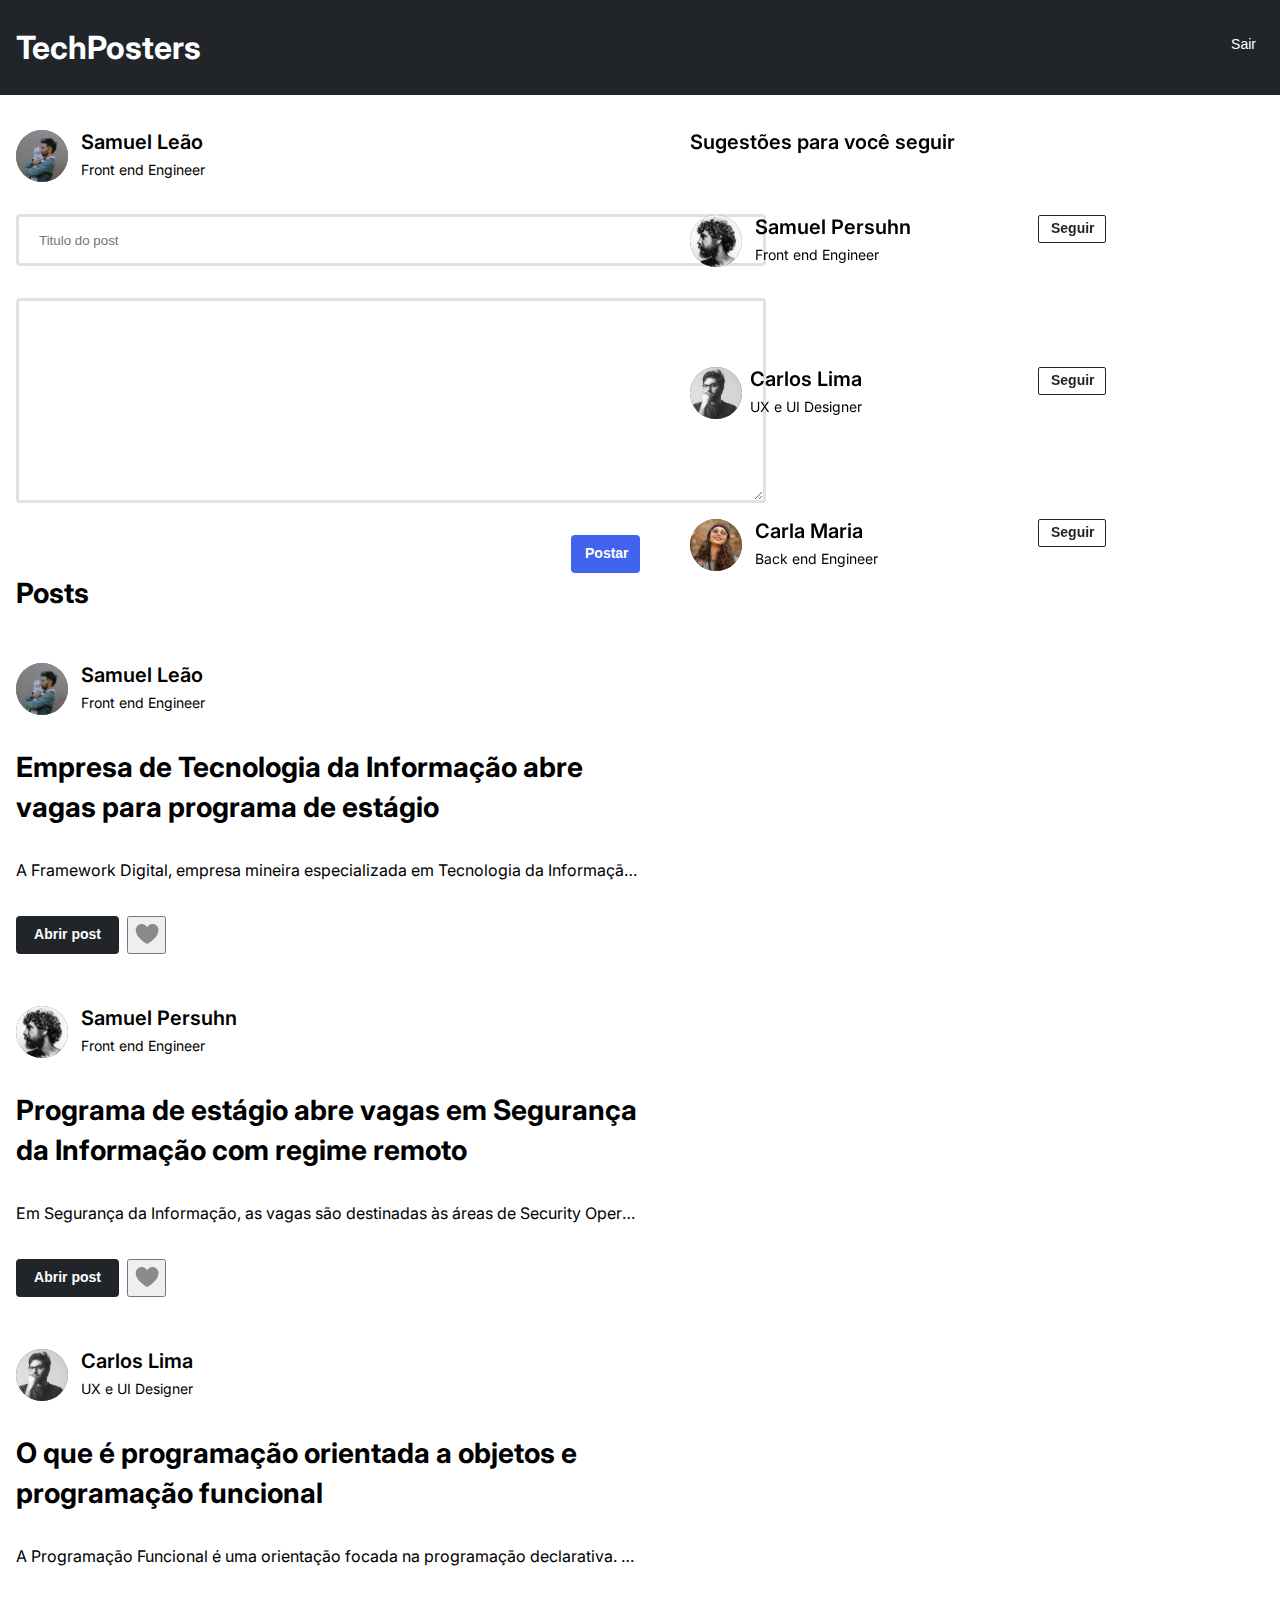
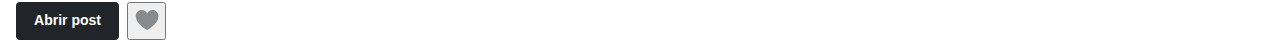
==== index.html @ f6815e7c "Colocando o index.html na raiz e ajeitando os caminhos" ====
<!DOCTYPE html>
<html lang="pt-br">
<head>
  <meta charset="UTF-8" />
  <meta http-equiv="X-UA-Compatible" content="IE=edge" />
  <meta name="viewport" content="width=device-width, initial-scale=1.0" />
  <link rel="stylesheet" href="./styles/globalStyles.css"/>
  <link rel="stylesheet" href="./styles/navbar.css">
  <link rel="stylesheet" href="./styles/borders.css">
  <link rel="stylesheet" href="./styles/buttons.css">
  <link rel="stylesheet" href="./styles/colors.css">
  <link rel="stylesheet" href="./styles/inputs.css">
  <link rel="stylesheet" href="./styles/modal.css"> 
  <link rel="stylesheet" href="./styles/text.css">
  <link rel="stylesheet" href="./styles/spacing.css">
  <link rel="stylesheet" href="./styles/positions.css">
  <link rel="stylesheet" href="./styles/sizes.css">
  <link rel="stylesheet" href="./styles/display.css">
  <link rel="stylesheet" href="./pages/home/style.css"/>

  <title>TechPosters - Home</title>
</head>
<body>
    <header class="navbar position__fixed">
      <nav class="container navbar-items">
          <h1 class="white">TechPosters</h1>
          <button class="navbar-link">Sair</button>
      </nav>
    </header>
  <main id="parentModal" class="mt__header container">
        <div class="flex__row mt gap-4 main__mobile">
            <section class="flex__column gap-1 half ">
                <div class="flex__row gap-2">
                    <img class="img__formatting" src="../../assets/img/user1.svg" alt="">
                    <div class="flex__column gap-3">
                        <p class="title-2">Samuel Leão</p>
                        <p class="text-2">Front end Engineer</p>
                    </div>
                </div>
                <form class="flex__column gap-1">
                    <input class="input outline__none border__radius-1 border size__width-1" type="text" placeholder="Titulo do post">
                    <label hidden for="postComment"></label>
                    <textarea class="textarea outline__none border__radius-1 border size__width-1" name="postComment"></textarea>
                    <button class="button border__radius-1 border-2 button__primary button__post">Postar</button>
                </form>
            </section>
            <aside class="flex__column half gap-1 position__fixed-2 justify__between">
                <h2 class="title-2 mb-2">Sugestões para você seguir</h2>
                <ul class="follower__mobile">
                    <li class="followers__users flex__row mb justify__between aside__li">
                        <div class="flex__row gap-2">
                            <img class="img__formatting" src="../../assets/img/user2.svg" alt="">
                            <div class="flex__column gap-3">
                                <p class="title-2">Samuel Persuhn</p>
                                <p class="text-2">Front end Engineer</p>
                            </div>
                        </div>
                        <button class="button_follower button border__radius-1 border-2 button__outline">Seguir</button>
                    </li>
                    <li class=" followers__users flex__row mb justify__between aside__li">
                        <div class="flex__row gap-3">
                            <img class="img__formatting" src="../../assets/img/user3.svg" alt="">
                            <div class="flex__column gap-3">
                                <p class="title-2">Carlos Lima</p>
                                <p class="text-2">UX e UI Designer</p>
                            </div>
                        </div>
                        <button class="button_follower button border__radius-1 border-2 button__outline">Seguir</button>
                    </li>
                    <li class="followers__users flex__row mb justify__between aside__li">
                        <div class="flex__row gap-2">
                            <img class="img__formatting" src="../../assets/img/user4.svg" alt="">
                            <div class="flex__column gap-3">
                                <p class="title-2">Carla Maria</p>
                                <p class="text-2">Back end Engineer</p>
                            </div>
                        </div>
                        <button class="button_follower button border__radius-1 border-2 button__outline">Seguir</button>
                    </li>
                </ul>
            </aside>
        </div>
      <section class="half position__post__mobile">
          <h2 class="title-1 mb-3">Posts</h2>
          <ul id="posts" class="flex__column gap-5">
              <!-- <li class="flex__column gap-1">
                  <div class="flex__row gap-2">
                      <img class="img__formatting" src="../../assets/img/user5.svg" alt="">
                      <div class="flex__column gap-3">
                        <p class="title-2">Júlia Martins</p>
                        <p class="text-2">Devop's</p>
                      </div>
                  </div>
                  <div class="post__fullComment">
                      <h2 class="title-1 mb-2">
                        Empresa de Tecnologia da Informação abre vagas para programa de estágio
                      </h2>
                      <p class="text-1">
                        A Framework Digital, empresa mineira especializada em Tecnologia da Informação, irá iniciar o seu sexto programa de estágio, com o prazo de inscrições entre os dias 08 e 28 de agosto. O programa é conhecido como Framework Padawans, com inspiração nos filmes Star Wars. Nas histórias, os iniciantes fazem treinamentos para se tornar cavaleiros Jedi, que compõem o lado bom da força.
                      </p>
                  </div>
                  <div class="flex__row align__center">
                      <button id="OpeningModal" class="button border__radius-1 border-2 button__grey">Abrir post</button>
                      <button class="ml-2 button__like"><img src="../../assets/img/Vector.svg"></button>
                  </div>
              </li>
              <li class="flex__column gap-1">
                  <div class="flex__row gap-2">
                      <img class="img__formatting" src="../../assets/img/user7.svg" alt="">
                      <div class="flex__column gap-3">
                        <p class="title-2">Filipe Gutierry</p>
                        <p class="text-2">Back end Engineer</p>
                      </div>
                  </div>
                  <div class="post__fullComment">
                      <h2 class="title-1 mb-2">
                        Programa de estágio abre vagas em Segurança da Informação com regime remoto
                      </h2>
                      <p class="text-1">
                        Em Segurança da Informação, as vagas são destinadas às áreas de Security Operations Center (SOC), Administração de Dispositivos de Segurança (ADS), Resposta a Incidentes (RI), Segurança e Privacidade e Consultoria Técnica. O candidato interessado deverá estar matriculado em um curso superior em Ciência da Computação, Segurança da Informação, Tecnologia da Informação e afins, com previsão de conclusão do curso de fevereiro de 2023 a fevereiro de 2025.
                      </p>
                  </div>
                  <div class="flex__row align__center">
                      <button class="button border__radius-1 border-2 button__grey">Abrir post</button>
                      <button class="ml-2 button__like"><img src="../../assets/img/Vector.svg"></button>
                  </div>
              </li>
              <li class="flex__column gap-1">
                  <div class="flex__row gap-2">
                      <img class="img__formatting" src="../../assets/img/user6.svg" alt="">
                      <div class="flex__column gap-3"> 
                        <p class="title-2">Joana Silva</p>
                        <p class="text-2">Front end Engineer</p>
                      </div>
                  </div>
                    <div class="post__fullComment">
                        <h2 class="title-1 mb-2">
                            O que é programação orientada a objetos e programação funcional
                        </h2>
                        <p class="text-1">
                            A Programação Funcional é uma orientação focada na programação declarativa. Conhecendo mais a programação funcional a partir de códigos podemos nos deparar de primeira com o conceito mais central da programação funcional, que é o conceito de funções puras, isso significa que o retorno de uma função deve depender apenas dos seus parâmetros de entrada. Com classes podemos editar os valores das propriedades dos objetos criados ou ainda criar métodos para essas propriedades, ainda por cima podemos definir se vão ser públicos (vão para o objeto) ou estáticos (não são instanciados, ou seja, não vão para o objeto), e isso tem seu lado bom e ruim.
                        </p>
                    </div>
                    <div class="flex__row align__center">
                        <button class="button border__radius-1 border-2 button__grey">Abrir post</button>
                        <button class="ml-2 button__like"><img src="../../assets/img/Vector.svg"></button>
                    </div>
              </li> -->
          </ul>
      </section>
  </main>
</body>
    <script src="./script/database/users.js"></script>
    <script src="./script/database/posts.js"></script>
    <script src="./script/database/sugestUsers.js"></script>
    <script src="./pages/home/index.js"></script>
</html>
---- styles/globalStyles.css ----
@import url('https://fonts.googleapis.com/css2?family=Inter:wght@400;500;600;700&display=swap');

* {
    margin: 0;
    padding: 0;
    box-sizing: border-box;
}

:root{

    --primary-color:#4263EB;
    --secondary-color:#364FC7;
    --tertiary-color:#D7443E;

    --gray-1:#0A0C0D;
    --gray-2:#212529;
    --gray-3:#495057;
    --gray-4:#868E96;
    --gray-5:#DEE2E6;
    --gray-6:#F8F9FA;
    --gray-opacity-1:rgba(33, 37, 41, 0.5);
    --whiteFixed:#FFFFFF;

    --radius-1:4px;
    --radius-2:8px;
    --radius-3: 0.25rem;
    
    --font-family-1: "Inter", sans-serif;
}

body{
    font-family: var(--font-family-1);
}

.container{
    max-width: 1600px;
    margin: 0 auto;
    padding: 0 1rem;
}

ul{
    list-style: none;
}

.outline__none{
    outline: none;
}
---- styles/navbar.css ----
.navbar{
    background-color: var(--gray-2);
    padding: 1.75rem 0;
}

.navbar-items{
    display: flex;
    justify-content: space-between;
}

.navbar-links{
    display: flex;
    gap: 1rem;
}

.navbar-link{
    background-color: transparent;
    color: var(--whiteFixed);
    height: 2rem;
    padding: 0.5rem;
    border-radius: var(--radius-3);
    border: none;
    text-decoration: none;
    font-size: 0.875rem;
    font-weight: 400;
    cursor: pointer;
}

.navbar-link:hover, .navbar-link.actived{
    background-color: var(--gray-3);
}
---- styles/borders.css ----
.border{
    border: 3px solid;
}

.border-2{
    border: 2px solid;
}

.border__radius-1{
    border-radius: var(--radius-1);
}

.border__radius-2{
    border-radius: var(--radius-2);
}
---- styles/buttons.css ----
.button{
    color: var(--whiteFixed);
    font-weight: 600;
    font-size: 0.875rem;
    text-align: center;
    line-height: 1.063rem;
    padding: 0 0.75rem;
    cursor: pointer;
}

.button__primary{
    background-color: var(--primary-color);
    border-color: var(--primary-color);
}

.button__primary:hover{
    background-color: var(--secondary-color);
    color: var(--whiteFixed);
    border-color: var(--secondary-color);
}

.button__grey{
    background-color: var(--gray-2);
    border-color: var(--gray-2);
    height: 38px;
    width: 103px;
}

.button__grey:hover{
    background-color: var(--gray-1);
    border-color: var(--gray-1);
}

.button__white{
    background-color: var(--whiteFixed);
    border-color: var(--whiteFixed);
    color: var(--gray-2);
}

.button__white:hover{
    background-color: var(--gray-6);
    border-color: var(--gray-6);
}

.button__outline{
    border: 1px var(--gray-2) solid;
    border-radius: 2px;
    background-color: var(--whiteFixed);
    color: var(--gray-2);
    width: 68px;
    height: 28px;
}

.button__outline:hover{
    border-color: var(--primary-color);
    background-color: #EDF2FF;
    color: var(--primary-color);
}

.button__outline:focus{
    border-color: var(--primary-color);
    background-color: var(--primary-color);
    color: var(--whiteFixed);
}

.button__outline:active{
    border-color: var(--primary-color);
    background-color: var(--primary-color);
    color: var(--whiteFixed);
}

.button__outline-active{
    width: 89px;
    height: 28px;
}

.button__disabled{
    background-color: var(--gray-5);
    color: var(--gray-4);
    border-color: var(--gray-5);
}

.button__like{
    background-color: transparent;
    border: none;
    fill: var(--tertiary-color);
    border-radius: 20%;
    height: 34px;
    width: 35px;
    cursor: pointer;
}

.button__like:hover{
    fill: var(--tertiary-color);
}

.button__like:focus{
    fill: var(--tertiary-color);
}

.button__like:active{
    fill: var(--tertiary-color);
}
---- styles/colors.css ----
.white{
    color: var(--whiteFixed);
}
---- styles/inputs.css ----
.input{
    padding: 16px 20px;
    background-color: var(--whiteFixed);
    border-color: var(--gray-5);
    height: 52px;
}

/* .input::placeholder{
    color: var(--gray-4);
} */

.input:focus{
    border-color: var(--primary-color);
}

.textarea{
    height: 205px;
    padding: 28px 21px;
    border-color: var(--gray-5);
}

.textarea:focus{
    border-color: var(--primary-color);
}

.placeholder{
    color: var(--gray-4);
}
---- styles/modal.css ----
.modal__wrapper{
    position: fixed;
    width: 100vw;
    height: 100vh;
    background-color: rgba(0, 0, 0, 0.44);
    display: flex;
    align-items: center;
    justify-content: center;
    z-index: 3;
    right: 0;
    left: 0;
    top:0;
}

.modal{
    position: fixed;
    background-color: white;
    width: 761px;
    border: 1px white solid;
    border-radius: 8px;
    padding: 40px 50px;
    height: fit-content;
}

.modal__closeButton{
    position: absolute;
    left: 700px;
    top: 20px;
    padding: 5px;
    height: 30px;
    width: 30px;
    border-radius: 100%;
    cursor: pointer;
    border: none;
}

.modal__closeButton:hover{
    background-color: var(--gray-5);
    border: 1px solid var(--primary-color);
}

.modal__div-1{
    display: flex;
    gap:12px;
    margin-bottom: 32px;
}

.modal__div1-img{
    width: 52px;
    height: 52px;
}

.modal__div1-information{
    display: flex;
    flex-direction: column;
    gap: 10px;
}

.modal__div-2{
    display: flex;
    flex-direction: column;
    gap: 10px;
}

.hide{
    display: none;
}
---- styles/text.css ----
.title-1{
    font-weight: 700;
    font-size: 28px;
    line-height: 40px;
}

.title-2{
    font-weight: 600;
    font-size: 20px;
    line-height: 24px;
}

.text-1{
    font-weight: 400;
    font-size: 16px;
    line-height: 28px;
}

.text-2{
    font-weight: 400;
    font-size: 14px;
    line-height: 16px;  
}

.text-3{
    font-weight: 400;
    font-size: 12px;
    line-height: 16px;   
}

.text__indent-1{
    text-indent: 20px;
}
---- styles/spacing.css ----
.gap-1{
    gap:32px
}

.gap-2{
    gap: 13px; 
}

.gap-3{
    gap: 8px;
}

.gap-4{
    gap: 200px;
}

.gap-5{
    gap: 52px;
}

.mt{
    margin-top: 50px;
}

.mt__header{
    margin-top: 130px;
}

.mb{
    margin-bottom: 100px;
}

.mb-2{
    margin-bottom: 29px;
}

.mb-3{
    margin-bottom: 50px;
}

.ml{
    margin-left: 50px;
}

.ml-2{
    margin-left: 15px;
}
---- styles/positions.css ----
.position__fixed{
    position: fixed;
    width: 100%;
    top: 0;
    z-index: 1;
}

.position__fixed-2{
    position: fixed;
    right: -50px;
}
---- styles/sizes.css ----
.full{
    width: 100%;
}

.half{
    width: 50%;
}

.full__w{
    width: 100vw;
}

.full__h{
    height: 100vh;
}

.half__w{
    width: 50vw;
}

.half__h{
    height: 50;
}

.size__width-1{
    width: 750px;
}

.size__width-2{
    width: 413px;
}
---- styles/display.css ----
.flex__row{
    display: flex;
}

.flex__column{
    display: flex;
    flex-direction: column;
}

.flex__wrap{
    flex-wrap: wrap;
}

.align__center{
    align-items: center;
}

.align__start{
    align-items: flex-start;
}

.align__end{
    align-items: flex-end;
}

.justify__center{
    justify-content: center;
}

.justify__between{
    justify-content: space-between;
}

.justify__evenly{
    justify-content: space-evenly;
}

.justify__around{
    justify-content: space-around;
}

.justify__end{
    justify-content: flex-end;
}

.justify__start{
    justify-content: flex-start;
}
---- pages/home/style.css ----
@import "../../styles/sizes.css";
@import "../../styles/display.css";


.button__post{
    height: 38px;
    width: 69px;
    align-self: flex-end;
}

.img__formatting{
    width: 52px;
    height: 52px;
}

.aside__li{
    width: 65%;
}

.post__fullComment{
    max-width: 100%;
    text-align: left;
}

.post__fullComment > p{
    text-overflow: ellipsis;
    overflow: hidden;
    white-space: nowrap;
}

@media (max-width:800px){
    .main__mobile{
        display: flex;
        flex-direction: column;
    }

    .position__fixed-2{
        position: relative;
        right: 9px;
        bottom: 153px;
        overflow-y: auto;
    }

    .position__post__mobile{
        position: relative;
        bottom: 100px;
    }

    .follower__mobile{
        display: flex;
        flex-direction: row;  
    }

    .half{
        width: 100%;
    }
}
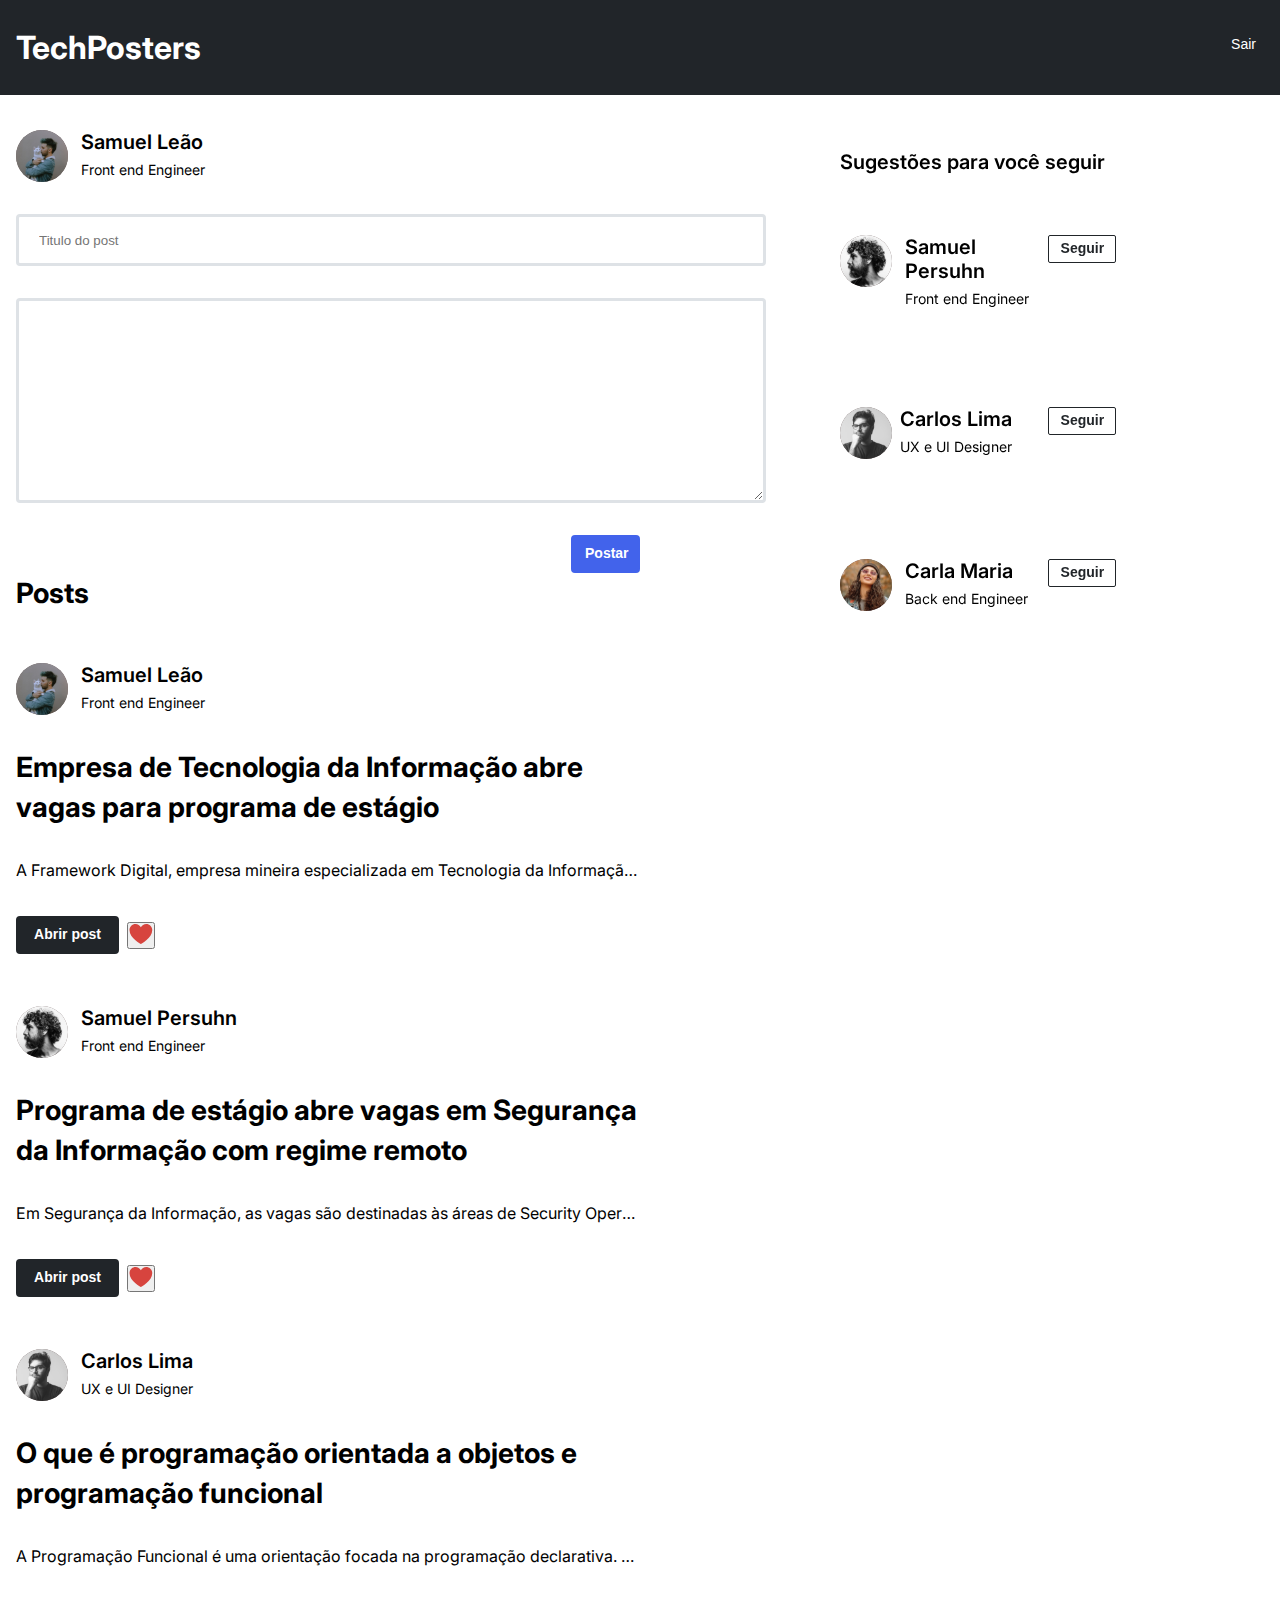
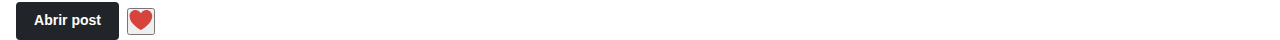
==== commit 73cd3ff4: "Corrigindo position and formatting mobile mode" ====
--- a/index.html
+++ b/index.html
@@ -44,11 +44,11 @@
                     <button class="button border__radius-1 border-2 button__primary button__post">Postar</button>
                 </form>
             </section>
-            <aside class="flex__column half gap-1 position__fixed-2 justify__between">
+            <aside class="flex__column half gap-1 position__sticky">
                 <h2 class="title-2 mb-2">Sugestões para você seguir</h2>
                 <ul class="follower__mobile">
-                    <li class="followers__users flex__row mb justify__between aside__li">
-                        <div class="flex__row gap-2">
+                    <li class="followers__users flex__row mb justify__between aside__li flex_column_mobile">
+                        <div class="flex__row gap-2 ">
                             <img class="img__formatting" src="../../assets/img/user2.svg" alt="">
                             <div class="flex__column gap-3">
                                 <p class="title-2">Samuel Persuhn</p>
@@ -57,8 +57,8 @@
                         </div>
                         <button class="button_follower button border__radius-1 border-2 button__outline">Seguir</button>
                     </li>
-                    <li class=" followers__users flex__row mb justify__between aside__li">
-                        <div class="flex__row gap-3">
+                    <li class=" followers__users flex__row mb justify__between aside__li flex_column_mobile">
+                        <div class="flex__row gap-3 ">
                             <img class="img__formatting" src="../../assets/img/user3.svg" alt="">
                             <div class="flex__column gap-3">
                                 <p class="title-2">Carlos Lima</p>
@@ -67,7 +67,7 @@
                         </div>
                         <button class="button_follower button border__radius-1 border-2 button__outline">Seguir</button>
                     </li>
-                    <li class="followers__users flex__row mb justify__between aside__li">
+                    <li class="followers__users flex__row mb justify__between aside__li flex_column_mobile">
                         <div class="flex__row gap-2">
                             <img class="img__formatting" src="../../assets/img/user4.svg" alt="">
                             <div class="flex__column gap-3">
--- a/styles/globalStyles.css
+++ b/styles/globalStyles.css
@@ -33,7 +33,7 @@
 }
 
 .container{
-    max-width: 1600px;
+    max-width: 1700px;
     margin: 0 auto;
     padding: 0 1rem;
 }
--- a/styles/modal.css
+++ b/styles/modal.css
@@ -13,7 +13,7 @@
 }
 
 .modal{
-    position: fixed;
+    position: relative;
     background-color: white;
     width: 761px;
     border: 1px white solid;
@@ -24,8 +24,8 @@
 
 .modal__closeButton{
     position: absolute;
-    left: 700px;
-    top: 20px;
+    left: 660px;
+    top: 40px;
     padding: 5px;
     height: 30px;
     width: 30px;
@@ -45,6 +45,11 @@
     margin-bottom: 32px;
 }
 
+.modal__div-1__div{
+    display: flex;
+    gap: 15px;
+}
+
 .modal__div1-img{
     width: 52px;
     height: 52px;
@@ -56,6 +61,7 @@
     gap: 10px;
 }
 
+
 .modal__div-2{
     display: flex;
     flex-direction: column;
--- a/styles/positions.css
+++ b/styles/positions.css
@@ -5,9 +5,10 @@
     z-index: 1;
 }
 
-.position__fixed-2{
-    position: fixed;
-    right: -50px;
+.position__sticky{
+    position: sticky;
+    top: 150px;
+    height: 10px;
 }
 
 
--- a/pages/home/style.css
+++ b/pages/home/style.css
@@ -32,28 +32,59 @@
     .main__mobile{
         display: flex;
         flex-direction: column;
+        position: relative;
     }
 
-    .position__fixed-2{
-        position: relative;
-        right: 9px;
-        bottom: 153px;
-        overflow-y: auto;
+    .position__sticky{
+        position: absolute;
+        top: 470px;
     }
 
     .position__post__mobile{
         position: relative;
-        bottom: 100px;
+        bottom: -250px;
     }
 
     .follower__mobile{
         display: flex;
-        flex-direction: row;  
+        flex-direction: row; 
+        overflow-x: scroll;
+        min-height: 125px;
+        gap: 40px;
     }
 
     .half{
         width: 100%;
     }
+
+    .modal{
+        position: relative;
+        width: 90%;
+        max-height: 70%;
+        height: fit-content;
+        overflow-y: auto;
+    }
+
+    .modal__closeButton{
+        position: relative;
+        top: 0;
+        left: 0;
+    }
+
+    .modal__div-1{
+        justify-content: space-between; 
+    }
+
+    .flex_column_mobile{
+        display: flex;
+        flex-direction: column;
+        gap: 20px;
+    }
+
+    .followers__users{
+        height: fit-content;
+        max-height: 25px;
+    }
 }
 
 
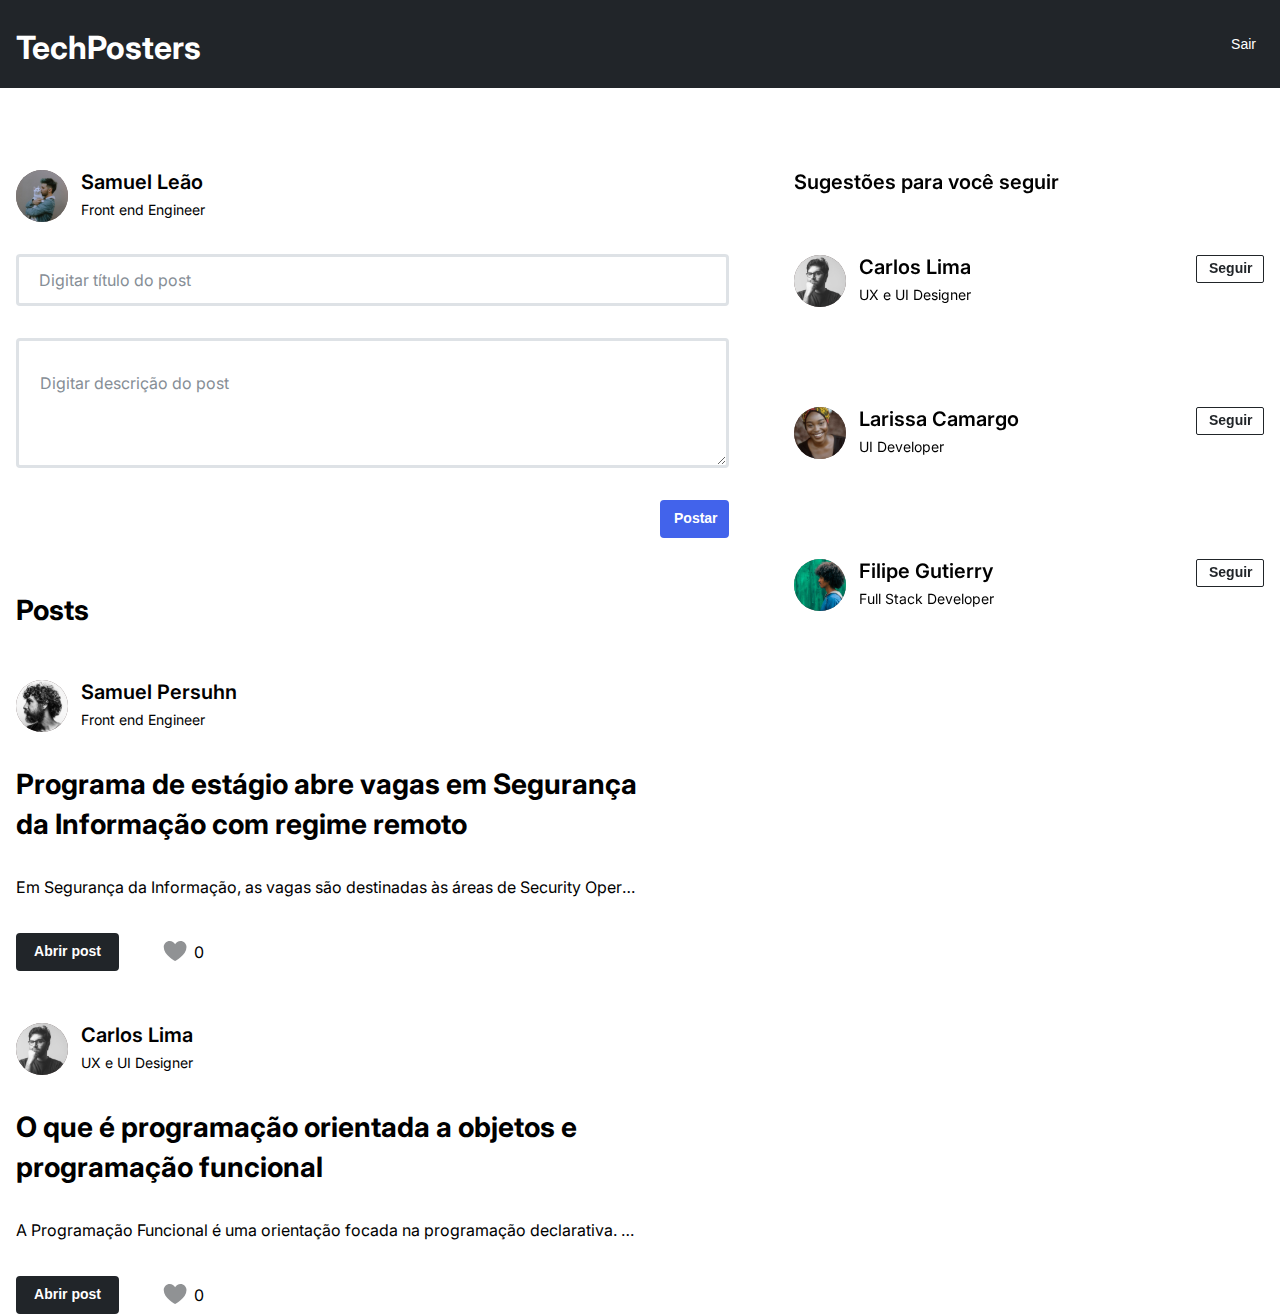
==== commit 01636bad: "Correções CSS e Correção botão de like" ====
--- a/index.html
+++ b/index.html
@@ -23,13 +23,13 @@
 <body>
     <header class="navbar position__fixed">
       <nav class="container navbar-items">
-          <h1 class="white">TechPosters</h1>
+          <h1 class="white navbar__title">TechPosters</h1>
           <button class="navbar-link">Sair</button>
       </nav>
     </header>
-  <main id="parentModal" class="mt__header container">
-        <div class="flex__row mt gap-4 main__mobile">
-            <section class="flex__column gap-1 half ">
+  <main id="modalParent" class="mt__header container">
+        <div class="flex__row justify__between main__mobile">
+            <section class="flex__column gap-1">
                 <div class="flex__row gap-2">
                     <img class="img__formatting" src="../../assets/img/user1.svg" alt="">
                     <div class="flex__column gap-3">
@@ -37,42 +37,42 @@
                         <p class="text-2">Front end Engineer</p>
                     </div>
                 </div>
-                <form class="flex__column gap-1">
-                    <input class="input outline__none border__radius-1 border size__width-1" type="text" placeholder="Titulo do post">
+                <form class="flex__column gap-1 mb-4">
+                    <input class="input outline__none border__radius-1 border size__width text-1" type="text" placeholder="Digitar título do post">
                     <label hidden for="postComment"></label>
-                    <textarea class="textarea outline__none border__radius-1 border size__width-1" name="postComment"></textarea>
+                    <textarea class="textarea outline__none border__radius-1 border size__width text-1" name="postComment" placeholder="Digitar descrição do post"></textarea>
                     <button class="button border__radius-1 border-2 button__primary button__post">Postar</button>
                 </form>
             </section>
-            <aside class="flex__column half gap-1 position__sticky">
+            <aside class="flex__column gap-1 position__sticky aside">
                 <h2 class="title-2 mb-2">Sugestões para você seguir</h2>
                 <ul class="follower__mobile">
-                    <li class="followers__users flex__row mb justify__between aside__li flex_column_mobile">
-                        <div class="flex__row gap-2 ">
-                            <img class="img__formatting" src="../../assets/img/user2.svg" alt="">
-                            <div class="flex__column gap-3">
-                                <p class="title-2">Samuel Persuhn</p>
-                                <p class="text-2">Front end Engineer</p>
-                            </div>
-                        </div>
-                        <button class="button_follower button border__radius-1 border-2 button__outline">Seguir</button>
-                    </li>
-                    <li class=" followers__users flex__row mb justify__between aside__li flex_column_mobile">
-                        <div class="flex__row gap-3 ">
+                    <li class="followers__users flex__row mb justify__between full flex_column_mobile full">
+                        <div class="flex__row gap-2">
                             <img class="img__formatting" src="../../assets/img/user3.svg" alt="">
                             <div class="flex__column gap-3">
-                                <p class="title-2">Carlos Lima</p>
+                                <p class="title-2 text-size-1">Carlos Lima</p>
                                 <p class="text-2">UX e UI Designer</p>
                             </div>
                         </div>
                         <button class="button_follower button border__radius-1 border-2 button__outline">Seguir</button>
                     </li>
-                    <li class="followers__users flex__row mb justify__between aside__li flex_column_mobile">
+                    <li class=" followers__users flex__row mb justify__between full flex_column_mobile">
                         <div class="flex__row gap-2">
-                            <img class="img__formatting" src="../../assets/img/user4.svg" alt="">
+                            <img class="img__formatting" src="../../assets/img/user6.svg" alt="">
                             <div class="flex__column gap-3">
-                                <p class="title-2">Carla Maria</p>
-                                <p class="text-2">Back end Engineer</p>
+                                <p class="title-2">Larissa Camargo</p>
+                                <p class="text-2">UI Developer</p>
+                            </div>
+                        </div>
+                        <button class="button_follower button border__radius-1 border-2 button__outline">Seguir</button>
+                    </li>
+                    <li class="followers__users flex__row mb justify__between full flex_column_mobile">
+                        <div class="flex__row gap-2">
+                            <img class="img__formatting" src="../../assets/img/user7.svg" alt="">
+                            <div class="flex__column gap-3">
+                                <p class="title-2">Filipe Gutierry</p>
+                                <p class="text-2">Full Stack Developer</p>
                             </div>
                         </div>
                         <button class="button_follower button border__radius-1 border-2 button__outline">Seguir</button>
@@ -83,69 +83,6 @@
       <section class="half position__post__mobile">
           <h2 class="title-1 mb-3">Posts</h2>
           <ul id="posts" class="flex__column gap-5">
-              <!-- <li class="flex__column gap-1">
-                  <div class="flex__row gap-2">
-                      <img class="img__formatting" src="../../assets/img/user5.svg" alt="">
-                      <div class="flex__column gap-3">
-                        <p class="title-2">Júlia Martins</p>
-                        <p class="text-2">Devop's</p>
-                      </div>
-                  </div>
-                  <div class="post__fullComment">
-                      <h2 class="title-1 mb-2">
-                        Empresa de Tecnologia da Informação abre vagas para programa de estágio
-                      </h2>
-                      <p class="text-1">
-                        A Framework Digital, empresa mineira especializada em Tecnologia da Informação, irá iniciar o seu sexto programa de estágio, com o prazo de inscrições entre os dias 08 e 28 de agosto. O programa é conhecido como Framework Padawans, com inspiração nos filmes Star Wars. Nas histórias, os iniciantes fazem treinamentos para se tornar cavaleiros Jedi, que compõem o lado bom da força.
-                      </p>
-                  </div>
-                  <div class="flex__row align__center">
-                      <button id="OpeningModal" class="button border__radius-1 border-2 button__grey">Abrir post</button>
-                      <button class="ml-2 button__like"><img src="../../assets/img/Vector.svg"></button>
-                  </div>
-              </li>
-              <li class="flex__column gap-1">
-                  <div class="flex__row gap-2">
-                      <img class="img__formatting" src="../../assets/img/user7.svg" alt="">
-                      <div class="flex__column gap-3">
-                        <p class="title-2">Filipe Gutierry</p>
-                        <p class="text-2">Back end Engineer</p>
-                      </div>
-                  </div>
-                  <div class="post__fullComment">
-                      <h2 class="title-1 mb-2">
-                        Programa de estágio abre vagas em Segurança da Informação com regime remoto
-                      </h2>
-                      <p class="text-1">
-                        Em Segurança da Informação, as vagas são destinadas às áreas de Security Operations Center (SOC), Administração de Dispositivos de Segurança (ADS), Resposta a Incidentes (RI), Segurança e Privacidade e Consultoria Técnica. O candidato interessado deverá estar matriculado em um curso superior em Ciência da Computação, Segurança da Informação, Tecnologia da Informação e afins, com previsão de conclusão do curso de fevereiro de 2023 a fevereiro de 2025.
-                      </p>
-                  </div>
-                  <div class="flex__row align__center">
-                      <button class="button border__radius-1 border-2 button__grey">Abrir post</button>
-                      <button class="ml-2 button__like"><img src="../../assets/img/Vector.svg"></button>
-                  </div>
-              </li>
-              <li class="flex__column gap-1">
-                  <div class="flex__row gap-2">
-                      <img class="img__formatting" src="../../assets/img/user6.svg" alt="">
-                      <div class="flex__column gap-3"> 
-                        <p class="title-2">Joana Silva</p>
-                        <p class="text-2">Front end Engineer</p>
-                      </div>
-                  </div>
-                    <div class="post__fullComment">
-                        <h2 class="title-1 mb-2">
-                            O que é programação orientada a objetos e programação funcional
-                        </h2>
-                        <p class="text-1">
-                            A Programação Funcional é uma orientação focada na programação declarativa. Conhecendo mais a programação funcional a partir de códigos podemos nos deparar de primeira com o conceito mais central da programação funcional, que é o conceito de funções puras, isso significa que o retorno de uma função deve depender apenas dos seus parâmetros de entrada. Com classes podemos editar os valores das propriedades dos objetos criados ou ainda criar métodos para essas propriedades, ainda por cima podemos definir se vão ser públicos (vão para o objeto) ou estáticos (não são instanciados, ou seja, não vão para o objeto), e isso tem seu lado bom e ruim.
-                        </p>
-                    </div>
-                    <div class="flex__row align__center">
-                        <button class="button border__radius-1 border-2 button__grey">Abrir post</button>
-                        <button class="ml-2 button__like"><img src="../../assets/img/Vector.svg"></button>
-                    </div>
-              </li> -->
           </ul>
       </section>
   </main>
--- a/styles/globalStyles.css
+++ b/styles/globalStyles.css
@@ -1,4 +1,5 @@
 @import url('https://fonts.googleapis.com/css2?family=Inter:wght@400;500;600;700&display=swap');
+@import url('https://fonts.googleapis.com/css2?family=Nunito:ital,wght@0,200;0,300;0,400;0,500;0,600;0,700;0,800;0,900;1,200;1,300;1,400;1,500;1,600;1,700;1,800;1,900&display=swap');
 
 * {
     margin: 0;
@@ -26,6 +27,7 @@
     --radius-3: 0.25rem;
     
     --font-family-1: "Inter", sans-serif;
+    --font-family-2: "Nunito", sans-serif;
 }
 
 body{
@@ -33,7 +35,7 @@
 }
 
 .container{
-    max-width: 1700px;
+    max-width: 1440px;
     margin: 0 auto;
     padding: 0 1rem;
 }
--- a/styles/navbar.css
+++ b/styles/navbar.css
@@ -29,3 +29,8 @@
 .navbar-link:hover, .navbar-link.actived{
     background-color: var(--gray-3);
 }
+
+.navbar__title{
+    width: 7.487rem;
+    height: 0.923rem;
+}
--- a/styles/buttons.css
+++ b/styles/buttons.css
@@ -57,21 +57,12 @@
     color: var(--primary-color);
 }
 
-.button__outline:focus{
+.button__outline-active{
+    width: 89px;
+    height: 28px;
     border-color: var(--primary-color);
     background-color: var(--primary-color);
     color: var(--whiteFixed);
-}
-
-.button__outline:active{
-    border-color: var(--primary-color);
-    background-color: var(--primary-color);
-    color: var(--whiteFixed);
-}
-
-.button__outline-active{
-    width: 89px;
-    height: 28px;
 }
 
 .button__disabled{
@@ -83,23 +74,11 @@
 .button__like{
     background-color: transparent;
     border: none;
-    fill: var(--tertiary-color);
-    border-radius: 20%;
-    height: 34px;
-    width: 35px;
     cursor: pointer;
 }
 
-.button__like:hover{
-    fill: var(--tertiary-color);
-}
-
 .button__like:focus{
-    fill: var(--tertiary-color);
-}
-
-.button__like:active{
-    fill: var(--tertiary-color);
+    outline: none;
 }
 
 
--- a/styles/inputs.css
+++ b/styles/inputs.css
@@ -3,26 +3,30 @@
     background-color: var(--whiteFixed);
     border-color: var(--gray-5);
     height: 52px;
+    font-family: var(--font-family-1);
 }
 
-/* .input::placeholder{
+.input::placeholder{
     color: var(--gray-4);
-} */
+    line-height: 1.21rem;
+}
 
 .input:focus{
     border-color: var(--primary-color);
 }
 
 .textarea{
-    height: 205px;
+    height: 130px;
     padding: 28px 21px;
     border-color: var(--gray-5);
+    font-family: var(--font-family-1);
+    
 }
 
 .textarea:focus{
     border-color: var(--primary-color);
 }
 
-.placeholder{
+.textarea::placeholder{
     color: var(--gray-4);
 }--- a/styles/modal.css
+++ b/styles/modal.css
@@ -4,7 +4,6 @@
     height: 100vh;
     background-color: rgba(0, 0, 0, 0.44);
     display: flex;
-    align-items: center;
     justify-content: center;
     z-index: 3;
     right: 0;
@@ -20,6 +19,7 @@
     border-radius: 8px;
     padding: 40px 50px;
     height: fit-content;
+    margin-top: 6%;
 }
 
 .modal__closeButton{
@@ -71,3 +71,7 @@
 .hide{
     display: none;
 }
+
+.button__font{
+    font-family: var(--font-family-2);
+}
--- a/styles/text.css
+++ b/styles/text.css
@@ -1,33 +1,38 @@
 .title-1{
     font-weight: 700;
-    font-size: 28px;
-    line-height: 40px;
+    font-size: 1.75rem;
+    line-height: 2.5rem;
 }
 
 .title-2{
     font-weight: 600;
-    font-size: 20px;
-    line-height: 24px;
+    font-size: 1.25rem;
+    line-height: 1.5rem;
 }
 
 .text-1{
     font-weight: 400;
-    font-size: 16px;
-    line-height: 28px;
+    font-size: 1rem;
+    line-height: 1.75rem;
 }
 
 .text-2{
     font-weight: 400;
-    font-size: 14px;
-    line-height: 16px;  
+    font-size: 0.875rem;
+    line-height: 1rem;  
 }
 
 .text-3{
     font-weight: 400;
-    font-size: 12px;
-    line-height: 16px;   
+    font-size: 0.75rem;
+    line-height: 1rem;   
 }
 
 .text__indent-1{
-    text-indent: 20px;
+    text-indent: 1.25rem;
 }
+
+.text-size-1{
+    width: 163px;
+    height: 24px;
+}
--- a/styles/spacing.css
+++ b/styles/spacing.css
@@ -1,48 +1,59 @@
-
 .gap-1{
-    gap:32px
+    gap: 2rem;
 }
 
 .gap-2{
-    gap: 13px; 
+    gap: 0.813rem; 
 }
 
 .gap-3{
-    gap: 8px;
+    gap: 0.5rem;
 }
 
 .gap-4{
-    gap: 200px;
+    gap: 11.5rem;
 }
 
 .gap-5{
-    gap: 52px;
+    gap: 3.25rem;
+}
+
+.gap-6{
+    gap: 2.75rem;
+}
+
+.gap-7{
+    gap: 100px
 }
 
 .mt{
-    margin-top: 50px;
+    margin-top: 3.125rem;
 }
 
 .mt__header{
-    margin-top: 130px;
+    margin-top: 170px;
 }
 
 .mb{
-    margin-bottom: 100px;
+    margin-bottom: 6.25rem;
 }
 
 .mb-2{
-    margin-bottom: 29px;
+    margin-bottom: 1.813rem;
 }
 
 .mb-3{
-    margin-bottom: 50px;
+    margin-bottom: 3.125rem;
+}
+
+.mb-4{
+    margin-bottom: 52px;
 }
 
 .ml{
-    margin-left: 50px;
+    margin-left: 3.125rem;
 }
 
 .ml-2{
-    margin-left: 15px;
+    margin-left: 0.938rem;
 }--- a/styles/sizes.css
+++ b/styles/sizes.css
@@ -22,10 +22,7 @@
     height: 50;
 }
 
-.size__width-1{
-    width: 750px;
+.size__width{
+    width: 713px;
 }
 
-.size__width-2{
-    width: 413px;
-}--- a/pages/home/style.css
+++ b/pages/home/style.css
@@ -1,6 +1,10 @@
 @import "../../styles/sizes.css";
 @import "../../styles/display.css";
 
+
+.teste{
+    background-color: red;
+}
 
 .button__post{
     height: 38px;
@@ -13,9 +17,6 @@
     height: 52px;
 }
 
-.aside__li{
-    width: 65%;
-}
 
 .post__fullComment{
     max-width: 100%;
@@ -26,6 +27,16 @@
     text-overflow: ellipsis;
     overflow: hidden;
     white-space: nowrap;
+}
+
+.like__div{
+    height: 30px;
+    width: 46.76px;
+    gap: 7px;
+}
+
+.aside{
+    width: 470px;
 }
 
 @media (max-width:800px){
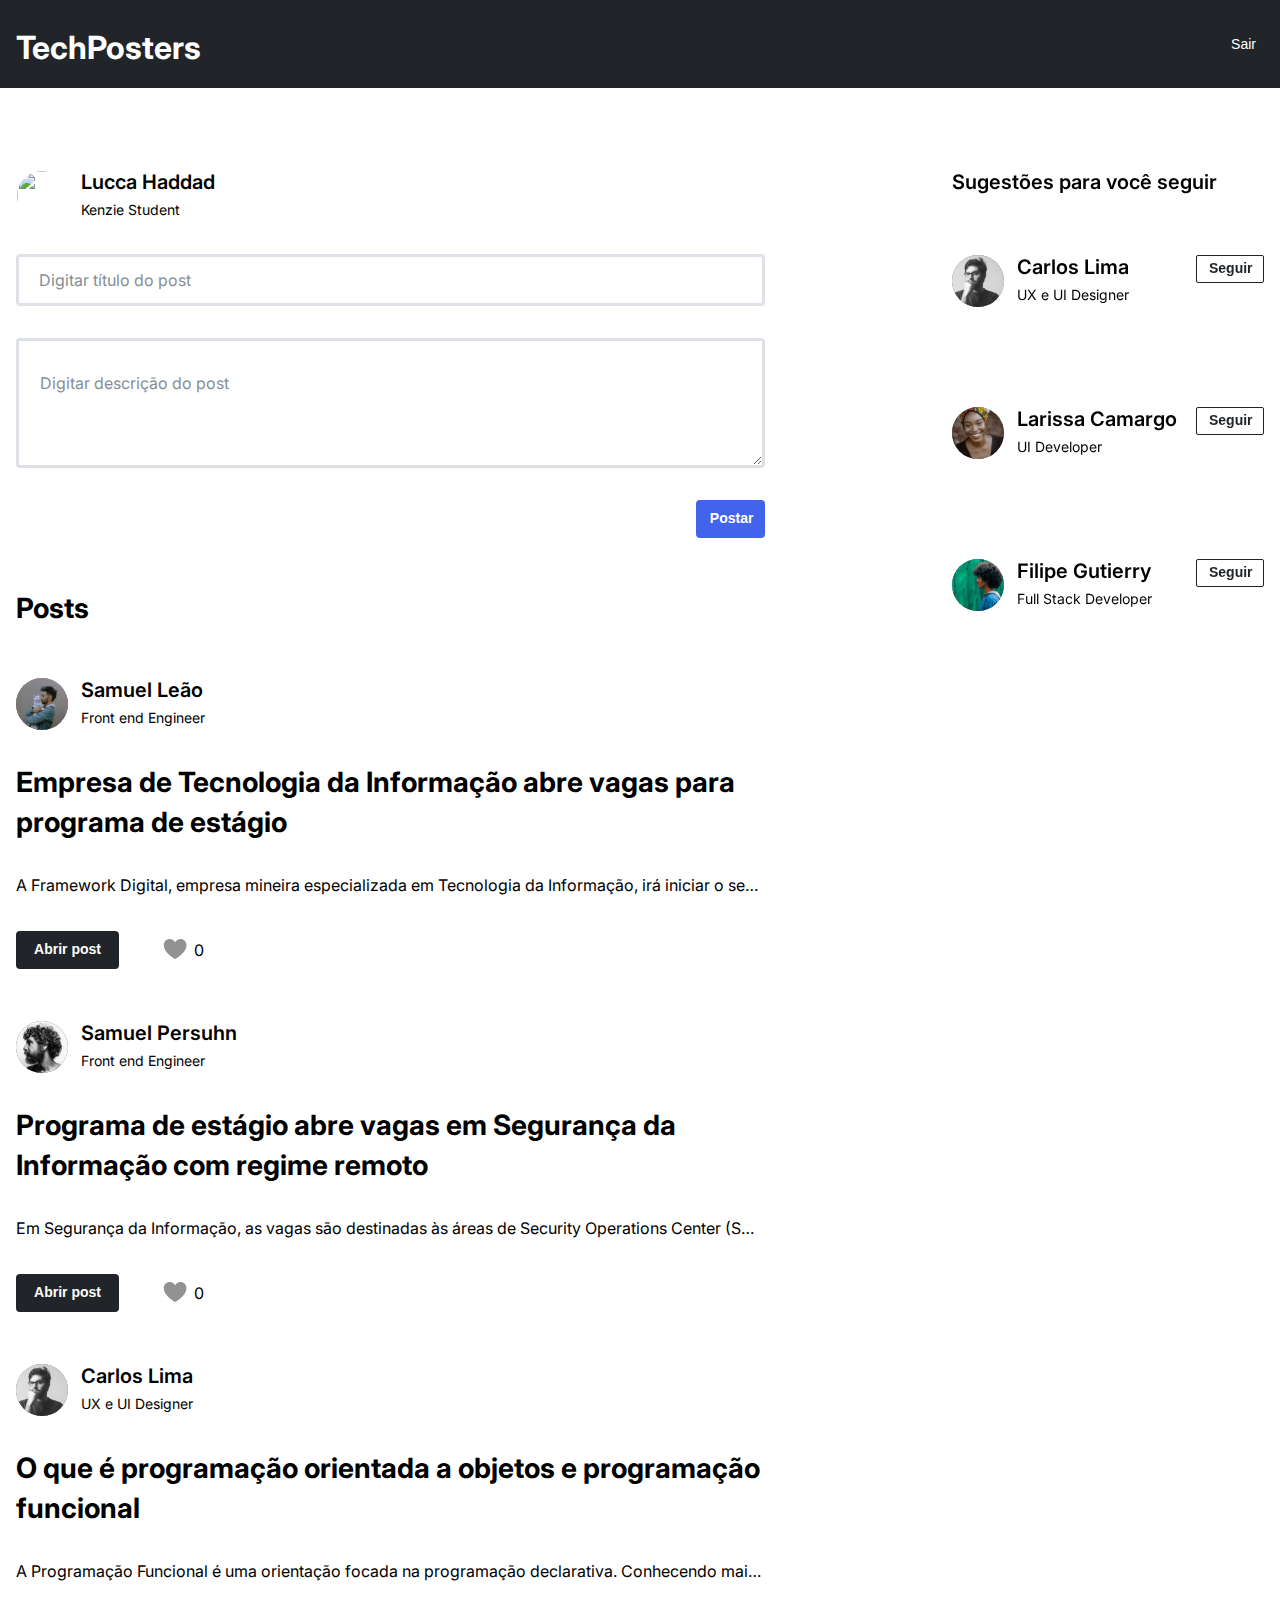
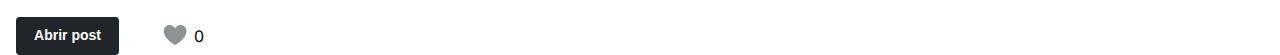
==== commit 99e0c486: "Função de adicionar post, correção CSS" ====
--- a/index.html
+++ b/index.html
@@ -29,19 +29,19 @@
     </header>
   <main id="modalParent" class="mt__header container">
         <div class="flex__row justify__between main__mobile">
-            <section class="flex__column gap-1">
+            <section class="flex__column gap-1 size__width">
                 <div class="flex__row gap-2">
-                    <img class="img__formatting" src="../../assets/img/user1.svg" alt="">
+                    <img class="img__formatting-2" src="../../assets/img/LuccaHaddad.jpg" alt="">
                     <div class="flex__column gap-3">
-                        <p class="title-2">Samuel Leão</p>
-                        <p class="text-2">Front end Engineer</p>
+                        <p class="title-2">Lucca Haddad</p>
+                        <p class="text-2">Kenzie Student</p>
                     </div>
                 </div>
                 <form class="flex__column gap-1 mb-4">
-                    <input class="input outline__none border__radius-1 border size__width text-1" type="text" placeholder="Digitar título do post">
+                    <input id="postTitle" class="input outline__none border__radius-1 border full text-1" type="text" placeholder="Digitar título do post">
                     <label hidden for="postComment"></label>
-                    <textarea class="textarea outline__none border__radius-1 border size__width text-1" name="postComment" placeholder="Digitar descrição do post"></textarea>
-                    <button class="button border__radius-1 border-2 button__primary button__post">Postar</button>
+                    <textarea id="postFull" class="textarea outline__none border__radius-1 border full text-1" name="postComment" placeholder="Digitar descrição do post"></textarea>
+                    <button id="btnPost" class="button border__radius-1 border-2 button__primary button__post">Postar</button>
                 </form>
             </section>
             <aside class="flex__column gap-1 position__sticky aside">
@@ -80,7 +80,7 @@
                 </ul>
             </aside>
         </div>
-      <section class="half position__post__mobile">
+      <section class="size__width position__post__mobile">
           <h2 class="title-1 mb-3">Posts</h2>
           <ul id="posts" class="flex__column gap-5">
           </ul>
--- a/styles/spacing.css
+++ b/styles/spacing.css
@@ -23,7 +23,7 @@
 }
 
 .gap-7{
-    gap: 100px
+    gap: 110rem;
 }
 
 .mt{
@@ -31,7 +31,7 @@
 }
 
 .mt__header{
-    margin-top: 170px;
+    margin-top: 10.625rem;
 }
 
 .mb{
@@ -47,7 +47,7 @@
 }
 
 .mb-4{
-    margin-bottom: 52px;
+    margin-bottom: 3.125rem;
 }
 
 .ml{
--- a/styles/sizes.css
+++ b/styles/sizes.css
@@ -23,6 +23,6 @@
 }
 
 .size__width{
-    width: 713px;
+    width:60%;
 }
 
--- a/pages/home/style.css
+++ b/pages/home/style.css
@@ -1,10 +1,5 @@
 @import "../../styles/sizes.css";
 @import "../../styles/display.css";
-
-
-.teste{
-    background-color: red;
-}
 
 .button__post{
     height: 38px;
@@ -15,6 +10,13 @@
 .img__formatting{
     width: 52px;
     height: 52px;
+}
+
+.img__formatting-2{
+    width: 52px;
+    height: 52px;
+    border: solid 1px white;
+    border-radius: 100%;
 }
 
 
@@ -36,7 +38,7 @@
 }
 
 .aside{
-    width: 470px;
+    width: 25%;
 }
 
 @media (max-width:800px){
@@ -48,12 +50,12 @@
 
     .position__sticky{
         position: absolute;
-        top: 470px;
+        top: 440px;
     }
 
     .position__post__mobile{
         position: relative;
-        bottom: -250px;
+        bottom: -300px;
     }
 
     .follower__mobile{
@@ -64,7 +66,11 @@
         gap: 40px;
     }
 
-    .half{
+    .size__width{
+        width: 100%;
+    }
+
+    .aside{
         width: 100%;
     }
 
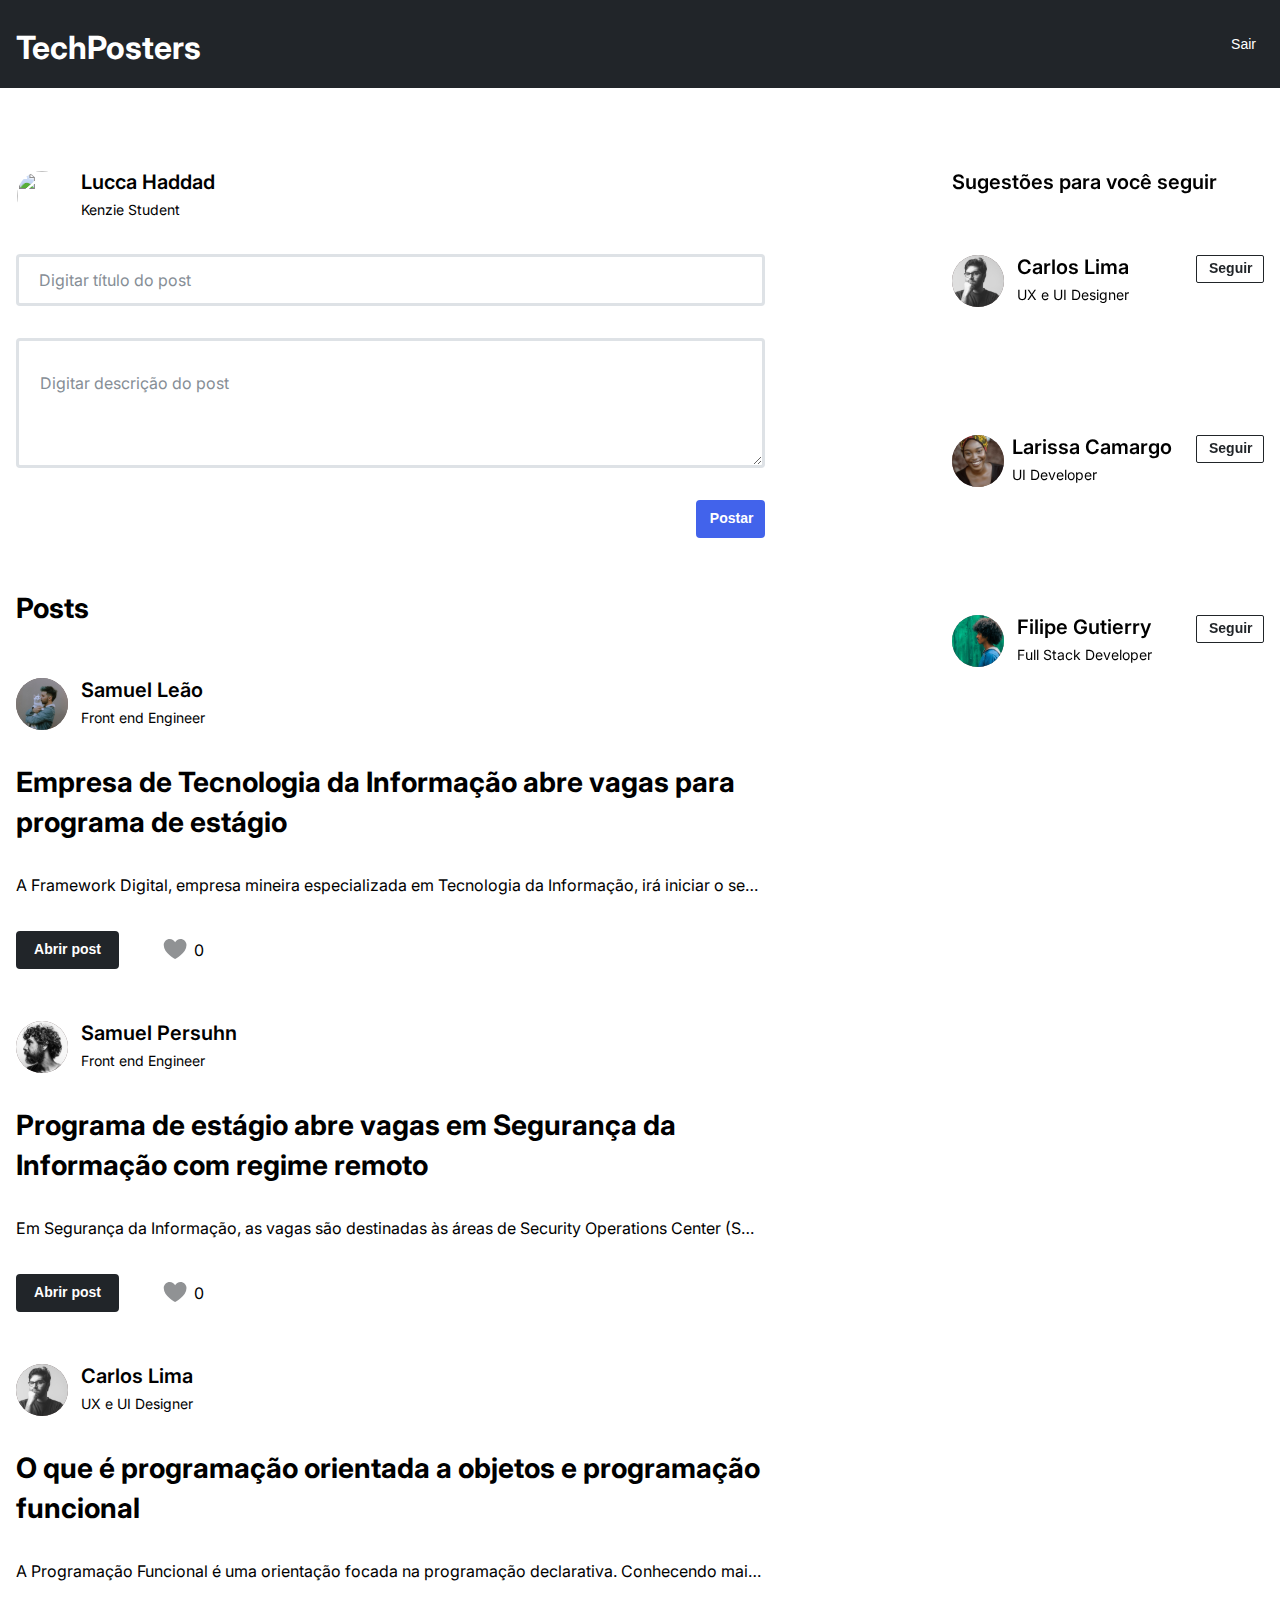
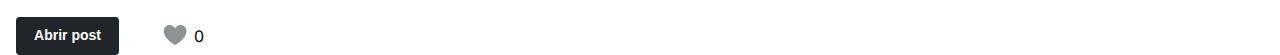
==== commit 7664ed55: "Últimos ajustes" ====
--- a/index.html
+++ b/index.html
@@ -50,7 +50,7 @@
                     <li class="followers__users flex__row mb justify__between full flex_column_mobile full">
                         <div class="flex__row gap-2">
                             <img class="img__formatting" src="../../assets/img/user3.svg" alt="">
-                            <div class="flex__column gap-3">
+                            <div class="flex__column gap-3 debug">
                                 <p class="title-2 text-size-1">Carlos Lima</p>
                                 <p class="text-2">UX e UI Designer</p>
                             </div>
@@ -58,9 +58,9 @@
                         <button class="button_follower button border__radius-1 border-2 button__outline">Seguir</button>
                     </li>
                     <li class=" followers__users flex__row mb justify__between full flex_column_mobile">
-                        <div class="flex__row gap-2">
+                        <div class="flex__row gap-3">
                             <img class="img__formatting" src="../../assets/img/user6.svg" alt="">
-                            <div class="flex__column gap-3">
+                            <div class="flex__column gap-3 debug">
                                 <p class="title-2">Larissa Camargo</p>
                                 <p class="text-2">UI Developer</p>
                             </div>
@@ -70,7 +70,7 @@
                     <li class="followers__users flex__row mb justify__between full flex_column_mobile">
                         <div class="flex__row gap-2">
                             <img class="img__formatting" src="../../assets/img/user7.svg" alt="">
-                            <div class="flex__column gap-3">
+                            <div class="flex__column gap-3 debug">
                                 <p class="title-2">Filipe Gutierry</p>
                                 <p class="text-2">Full Stack Developer</p>
                             </div>
--- a/pages/home/style.css
+++ b/pages/home/style.css
@@ -1,5 +1,11 @@
 @import "../../styles/sizes.css";
 @import "../../styles/display.css";
+
+
+.debug{
+    min-height: 5rem;
+    min-width: 10rem;
+}
 
 .button__post{
     height: 38px;
@@ -62,7 +68,7 @@
         display: flex;
         flex-direction: row; 
         overflow-x: scroll;
-        min-height: 125px;
+        min-height: 10rem;
         gap: 40px;
     }
 
